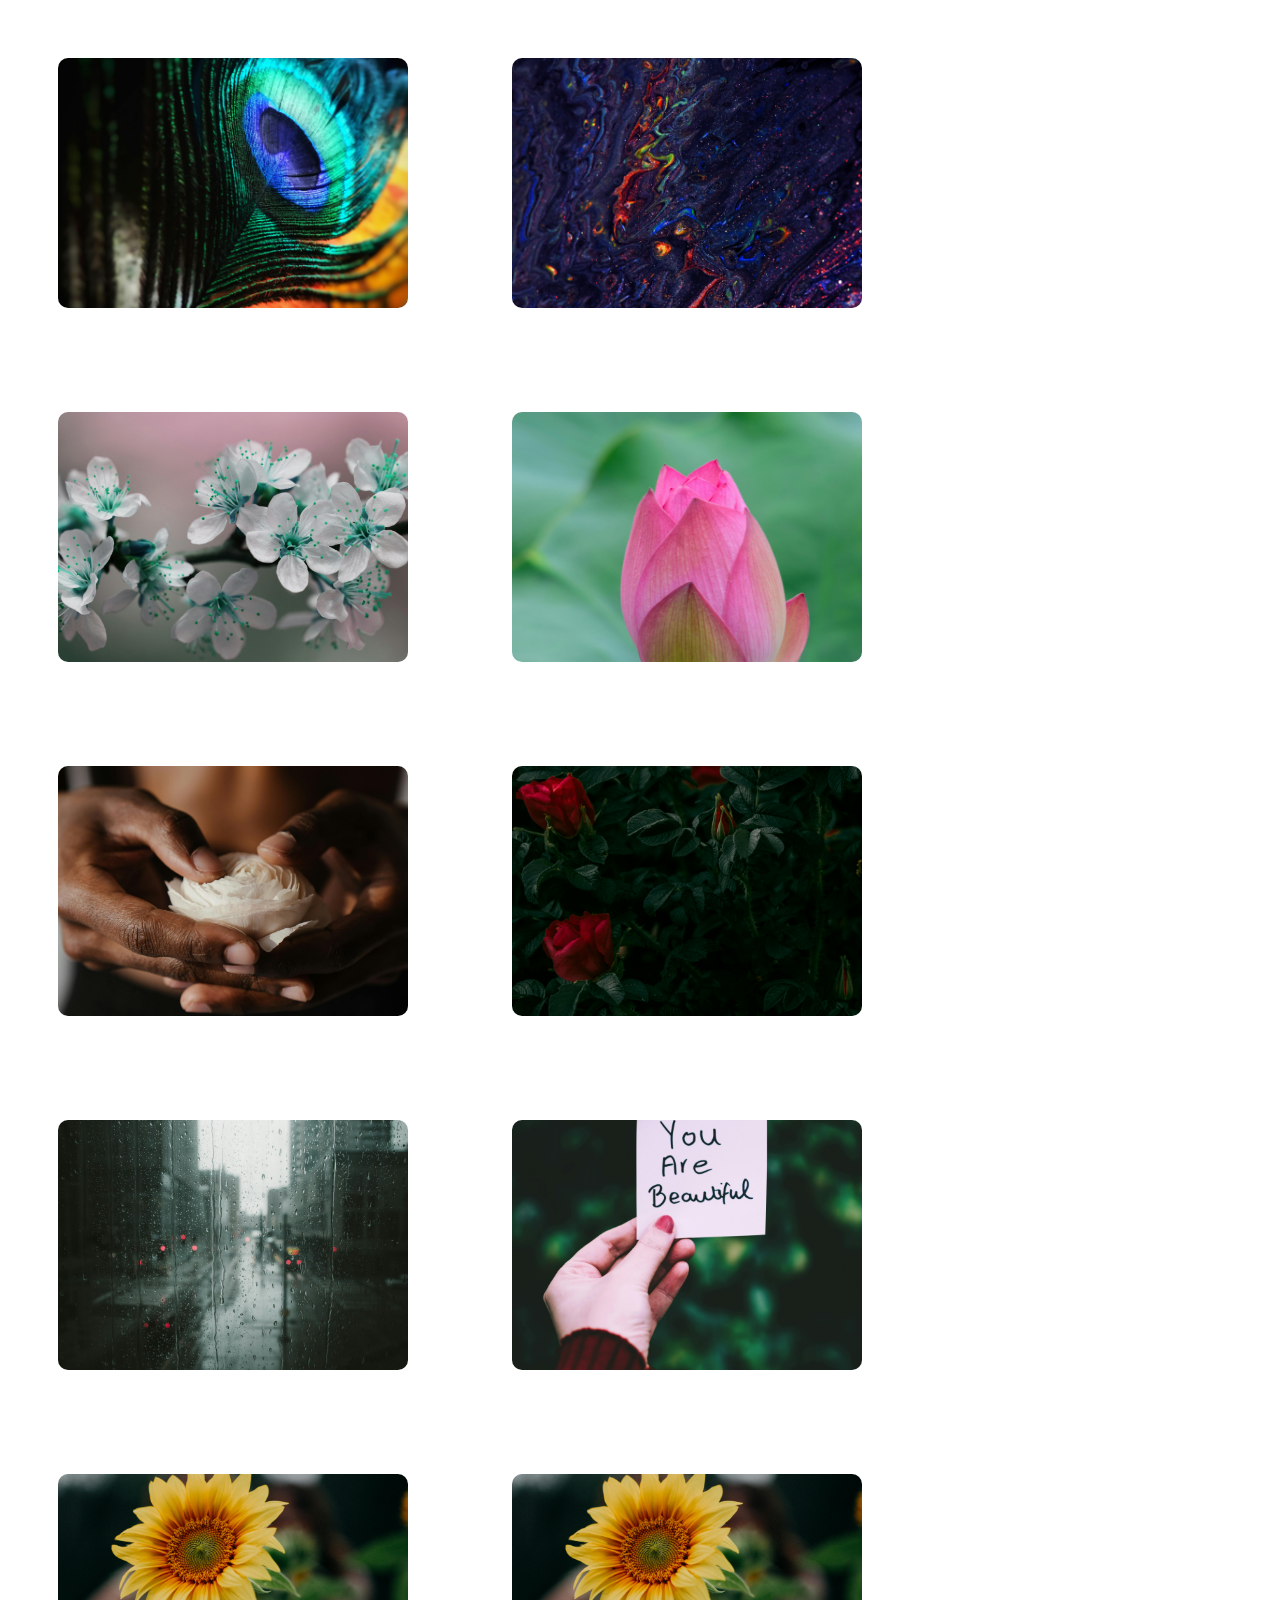
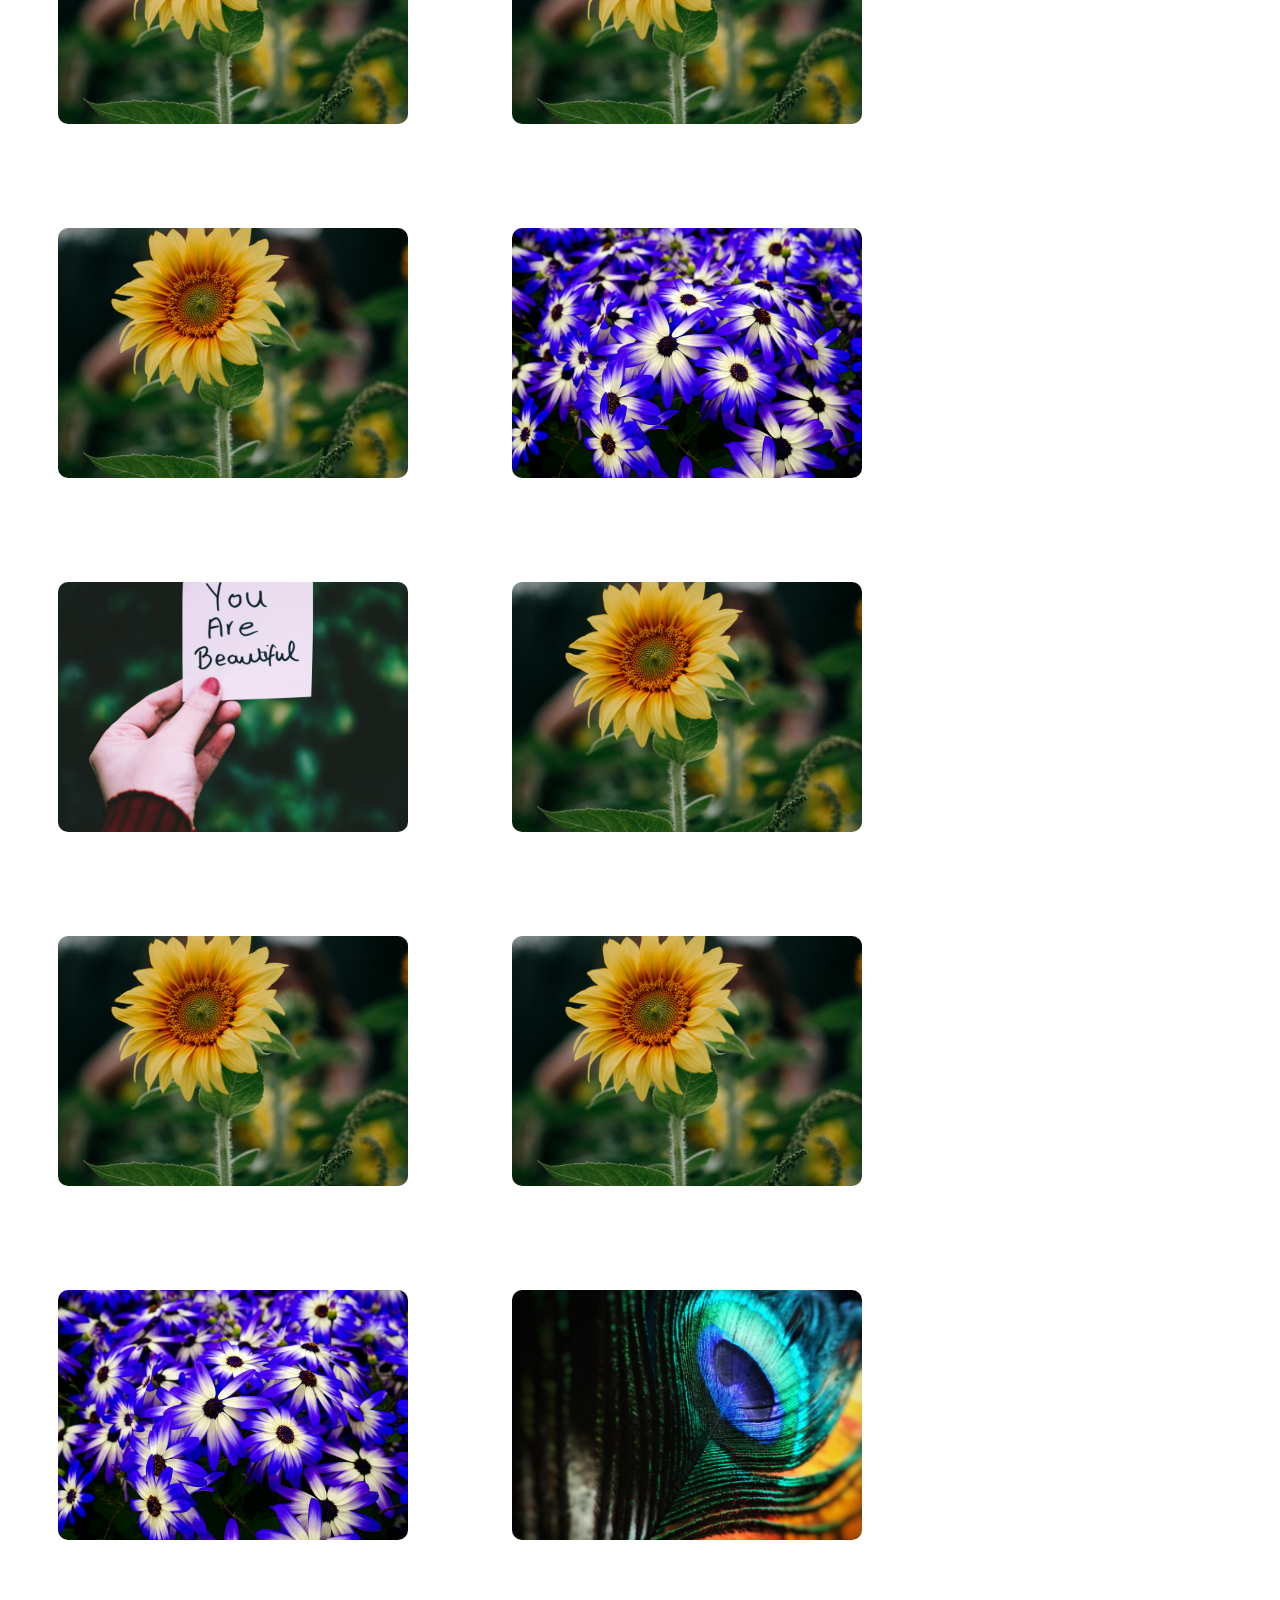
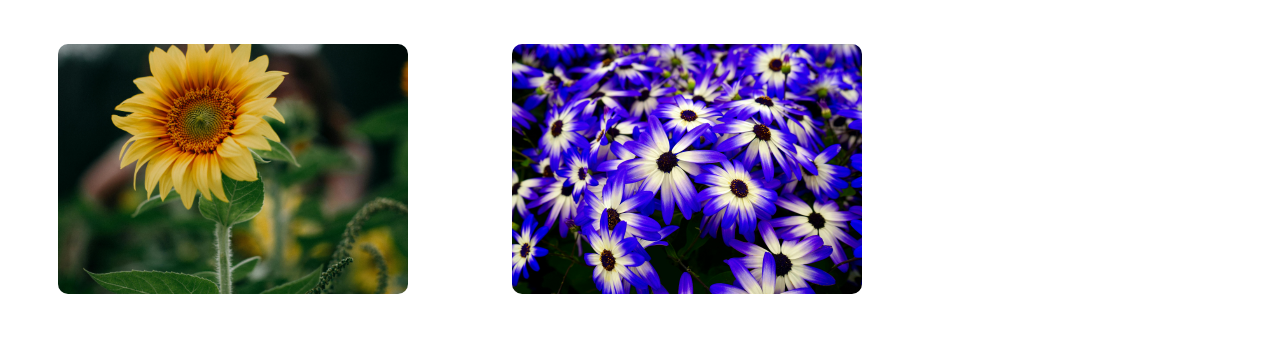
==== index.html @ f7c94754 "mn" ====
<!DOCTYPE html>
<html lang="en">
<head>
    <meta charset="UTF-8">
    <meta name="viewport" content="width=device-width, initial-scale=1.0">
    <!-- <link rel="stylesheet" href="./style.css"> -->
    <title>Img Gallary</title>
    <link rel="stylesheet" href="./style.css"> 

</head>
<body>

<div class="imags-gallary">
    <div class="img-wrp">
        <img class="img-1" width="350px" height="250px" src="../Pictures/pexels-anjana-c-674010.jpg">
        <img class="img-1" width="350px" height="250px" src="../Pictures/pexels-anni-roenkae-2832382.jpg">
        <img class="img-1" width="350px" height="250px" src="../Pictures/pexels-anthony-🙂-133081.jpg">
        <img class="img-1" width="350px" height="250px" src="../Pictures/pexels-ben-cheung-424134.jpg">
        <img class="img-1" width="350px" height="250px" src="../Pictures/pexels-cottonbro-studio-4275695.jpg">
        <img class="img-1" width="350px" height="250px" src="../Pictures/pexels-irina-iriser-1122639.jpg">
        <img class="img-1" width="350px" height="250px" src="../Pictures/pexels-josh-hild-2448749.jpg">
        <img class="img-1" width="350px" height="250px" src="../Pictures/pexels-lisa-fotios-1485548.jpg">
        <img class="img-1" width="350px" height="250px" src="../Pictures/pexels-max-andrey-1366630.jpg">
        <img class="img-1" width="350px" height="250px" src="../Pictures/pexels-max-andrey-1366630.jpg">
        <img class="img-1" width="350px" height="250px" src="../Pictures/pexels-max-andrey-1366630.jpg">
        <img class="img-1" width="350px" height="250px" src="../Pictures/pexels-mike-bird-383556.jpg">
        <img class="img-1" width="350px" height="250px" src="../Pictures/pexels-lisa-fotios-1485548.jpg">
        <img class="img-1" width="350px" height="250px" src="../Pictures/pexels-max-andrey-1366630.jpg">
        <img class="img-1" width="350px" height="250px" src="../Pictures/pexels-max-andrey-1366630.jpg">
        <img class="img-1" width="350px" height="250px" src="../Pictures/pexels-max-andrey-1366630.jpg">
        <img class="img-1" width="350px" height="250px" src="../Pictures/pexels-mike-bird-383556.jpg">
        <img class="img-1" width="350px" height="250px" src="../Pictures/pexels-anjana-c-674010.jpg">
        <img class="img-1" width="350px" height="250px" src="../Pictures/pexels-max-andrey-1366630.jpg">
        <img class="img-1" width="350px" height="250px" src="../Pictures/pexels-mike-bird-383556.jpg">
</body>
</body>
</html>
---- style.css ----
/* h1{
    text-align: center;
    font-family: arial;
    background-color: aqua;
    font-size: 50px;
    color: #ffffff;
}
p{
    font-size: 18px;
    font-weight: 400;
    font-family: arial;
} */
/* table,td{
    border: 1px solid;
}


body{
    margin: 0px;
    padding: 0px;
}

input[type="text"], input[type="email"],input[type="date"] {
    padding: 10px 90px;
    padding-left: 10px;
    margin-left: 15px;
    border-radius: 5px;
    margin-bottom: 15px;
    border: 0px;
}
input[type="text"], input[type="email"],input[type="date"],select:focus{
    outline-color: aqua;
}

input[type="date"] {
    padding-right: 145px;
}

input[type="radio"] {
    padding: 0px;
    margin-left: 15px;
}

select {
    padding: 10px 90px;
    margin-left: 14px;
    border-radius: 5px;
    border: 0px;
}

input[type="submit"] {
    background: #00ff897a;
    padding: 14px 30px;
    border: 1px solid;
    border-radius: 5px;
    margin-top: 40px;
    color: #fff;
    font-size: 17px;
    font-family: arial;
    transition: .3s;
    cursor: pointer;
}
.wrp {
    width: 55%;
    margin: auto;
    background: #00e7ffba;
    padding-bottom: 103px;
    padding-top: 133px;
    padding-left: 100px;
}
.raaper {
    background: #025168e6;
    height: 953px;
}

td {
    font-size: 17px;
    font-family: arial;
}
tr.ss td {
    text-align: center;
}
input[type="submit"]:hover {
    background: #00ff8900;
    border: 1px solid #00ff89;
}

body{
    margin: 0px;
    padding: 0px;
}
.my-id {
    width: 100%;
    height: 100vh;
    display: flex;
    justify-content: center;
    align-items: center;
    background-image: radial-gradient(#007aff85, #0a0e1e, black);
}
.wrp-box{
    width: 550px;
    height: 450px;
    display: flex;
    flex-direction: column;
    justify-content: center;
    align-items: flex-start;
    padding-left: 100px;
    background-image: radial-gradient(circle, #0098e3f5, black, #006880);
    border-radius: 15px;
    box-shadow: rgba(0, 0, 0, 0.35) 0px 11px 15px;
    border-top-style: dashed;
    border-left-style: double;
    border-bottom-style: solid;
    border-right-style: dotted;
    border-color: #ffff;
    border-width: 5px 7px 9px 11px;
}

.wrp-box p {
    color: #fff;
    font-size: 20px;
    font-family: arial;
} */

.img-1{
    margin: 50px;
    border-radius:10px;
    object-fit: cover;
    box-shadow:rgba(0, 0, 0, 0.3)0px 19px 38px rgba(0, 0, 0, 0.22)0px 15px 12px;
    transition: .3s;
}
.img-1:hover{
    transform: scale(1.1);
}
---- style.css ----
/* h1{
    text-align: center;
    font-family: arial;
    background-color: aqua;
    font-size: 50px;
    color: #ffffff;
}
p{
    font-size: 18px;
    font-weight: 400;
    font-family: arial;
} */
/* table,td{
    border: 1px solid;
}


body{
    margin: 0px;
    padding: 0px;
}

input[type="text"], input[type="email"],input[type="date"] {
    padding: 10px 90px;
    padding-left: 10px;
    margin-left: 15px;
    border-radius: 5px;
    margin-bottom: 15px;
    border: 0px;
}
input[type="text"], input[type="email"],input[type="date"],select:focus{
    outline-color: aqua;
}

input[type="date"] {
    padding-right: 145px;
}

input[type="radio"] {
    padding: 0px;
    margin-left: 15px;
}

select {
    padding: 10px 90px;
    margin-left: 14px;
    border-radius: 5px;
    border: 0px;
}

input[type="submit"] {
    background: #00ff897a;
    padding: 14px 30px;
    border: 1px solid;
    border-radius: 5px;
    margin-top: 40px;
    color: #fff;
    font-size: 17px;
    font-family: arial;
    transition: .3s;
    cursor: pointer;
}
.wrp {
    width: 55%;
    margin: auto;
    background: #00e7ffba;
    padding-bottom: 103px;
    padding-top: 133px;
    padding-left: 100px;
}
.raaper {
    background: #025168e6;
    height: 953px;
}

td {
    font-size: 17px;
    font-family: arial;
}
tr.ss td {
    text-align: center;
}
input[type="submit"]:hover {
    background: #00ff8900;
    border: 1px solid #00ff89;
}

body{
    margin: 0px;
    padding: 0px;
}
.my-id {
    width: 100%;
    height: 100vh;
    display: flex;
    justify-content: center;
    align-items: center;
    background-image: radial-gradient(#007aff85, #0a0e1e, black);
}
.wrp-box{
    width: 550px;
    height: 450px;
    display: flex;
    flex-direction: column;
    justify-content: center;
    align-items: flex-start;
    padding-left: 100px;
    background-image: radial-gradient(circle, #0098e3f5, black, #006880);
    border-radius: 15px;
    box-shadow: rgba(0, 0, 0, 0.35) 0px 11px 15px;
    border-top-style: dashed;
    border-left-style: double;
    border-bottom-style: solid;
    border-right-style: dotted;
    border-color: #ffff;
    border-width: 5px 7px 9px 11px;
}

.wrp-box p {
    color: #fff;
    font-size: 20px;
    font-family: arial;
} */

.img-1{
    margin: 50px;
    border-radius:10px;
    object-fit: cover;
    box-shadow:rgba(0, 0, 0, 0.3)0px 19px 38px rgba(0, 0, 0, 0.22)0px 15px 12px;
    transition: .3s;
}
.img-1:hover{
    transform: scale(1.1);
}
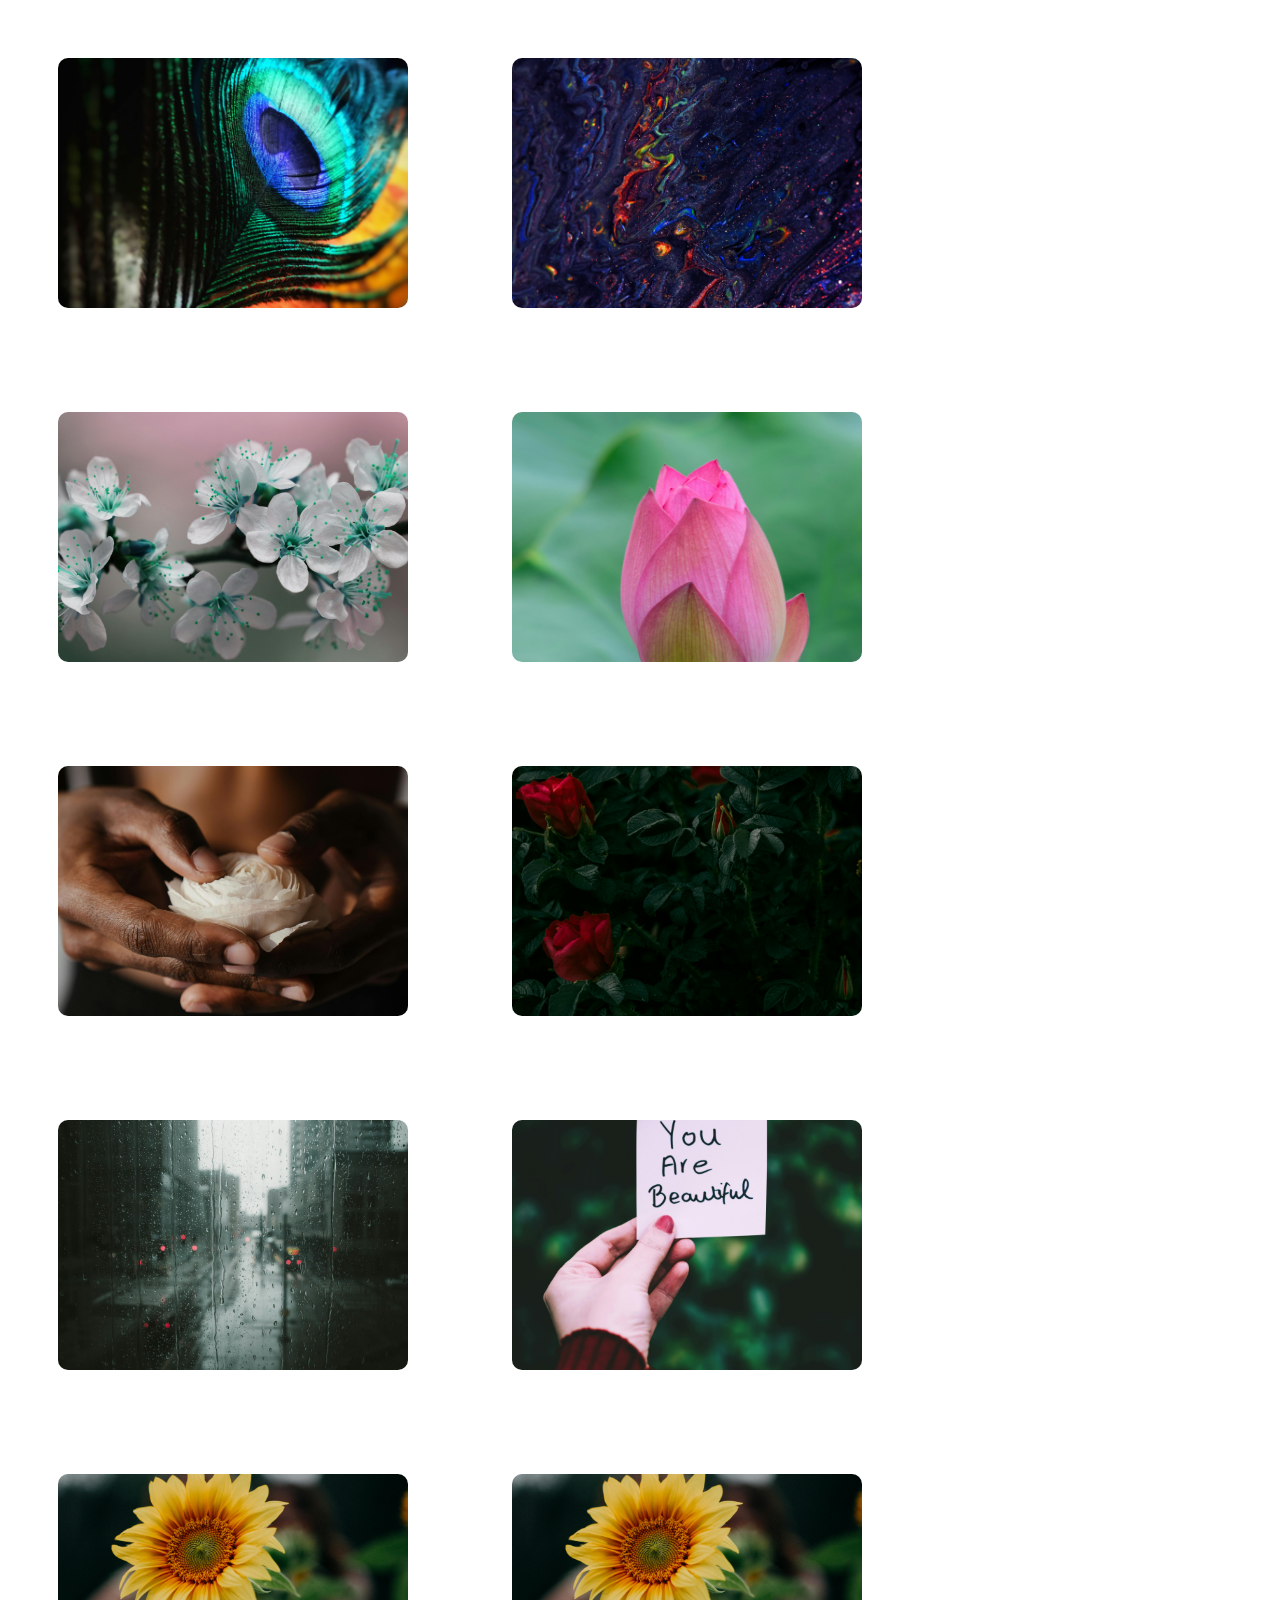
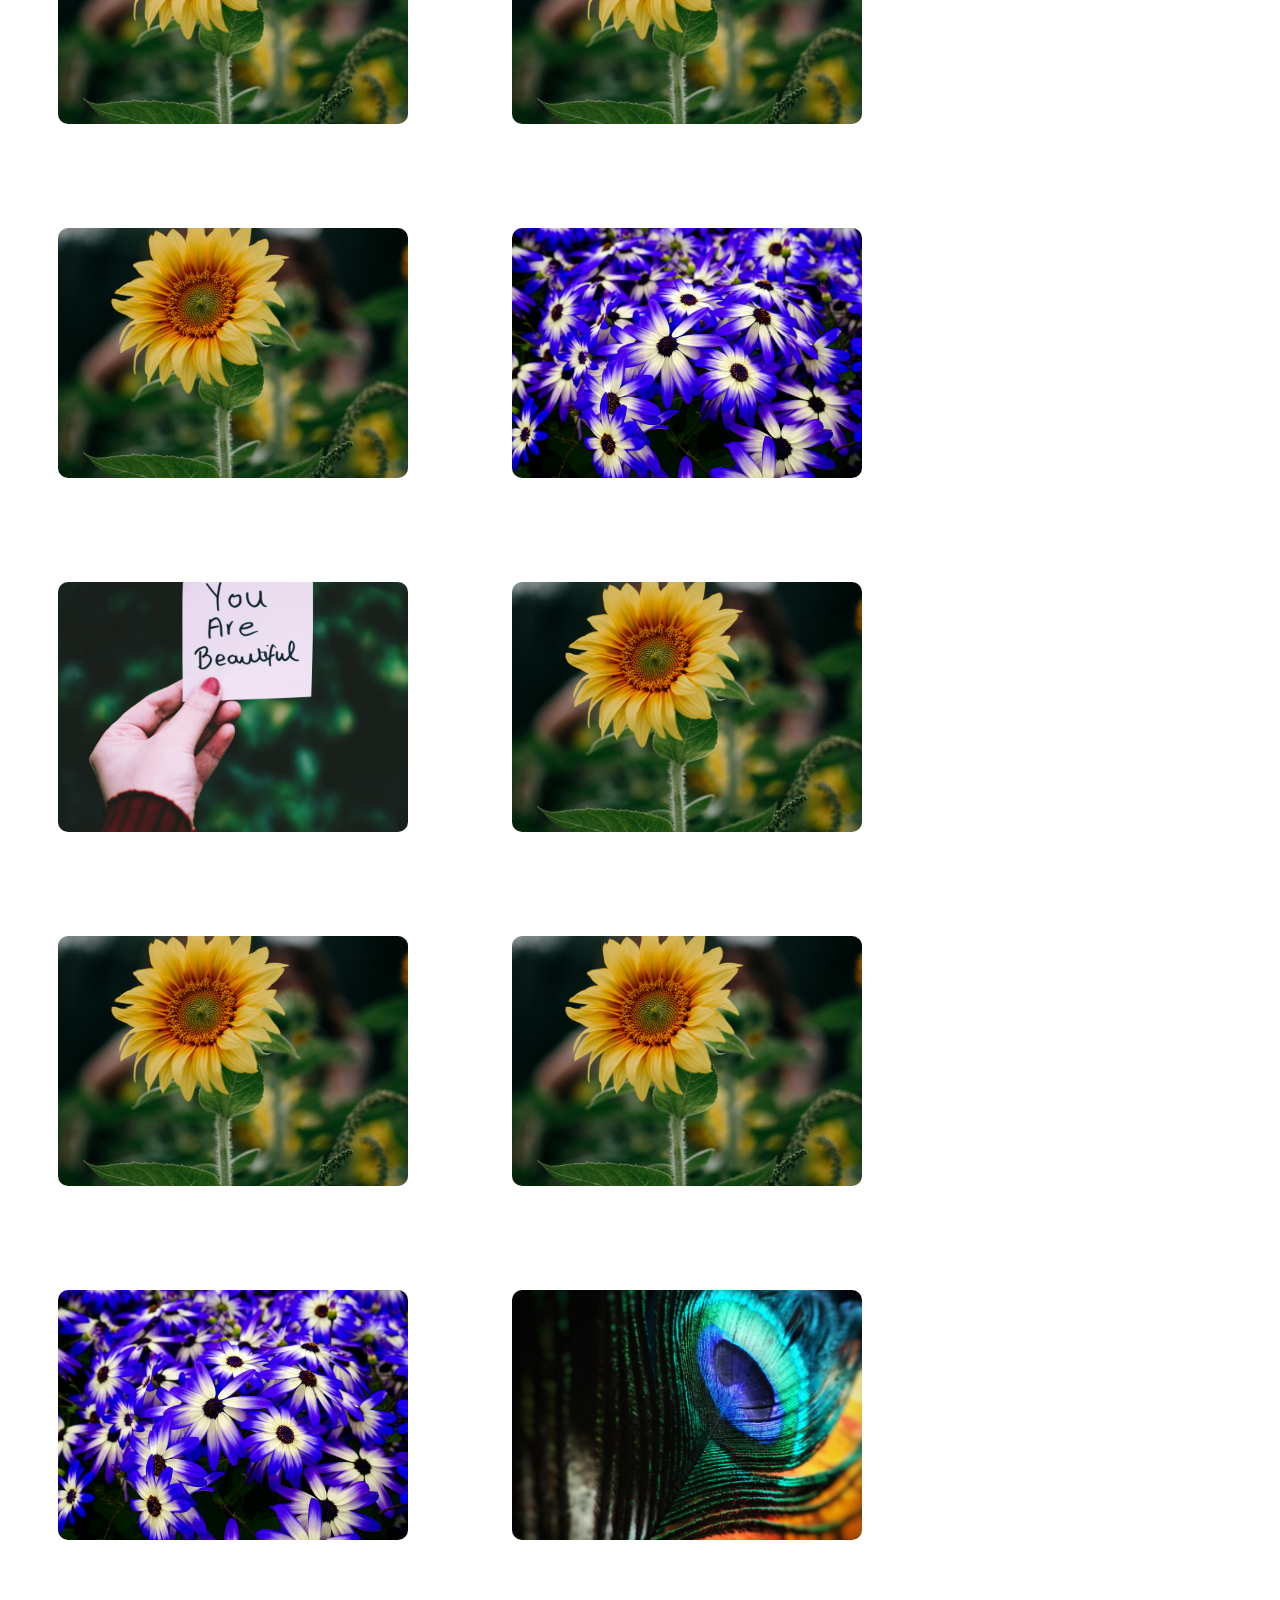
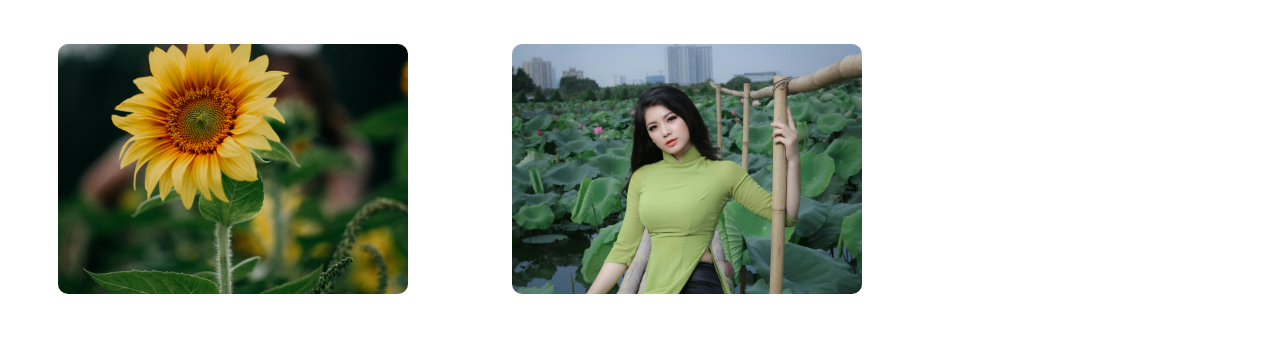
==== commit f23a3597: "mn" ====
--- a/index.html
+++ b/index.html
@@ -12,26 +12,26 @@
 
 <div class="imags-gallary">
     <div class="img-wrp">
-        <img class="img-1" width="350px" height="250px" src="../Pictures/pexels-anjana-c-674010.jpg">
-        <img class="img-1" width="350px" height="250px" src="../Pictures/pexels-anni-roenkae-2832382.jpg">
-        <img class="img-1" width="350px" height="250px" src="../Pictures/pexels-anthony-🙂-133081.jpg">
-        <img class="img-1" width="350px" height="250px" src="../Pictures/pexels-ben-cheung-424134.jpg">
-        <img class="img-1" width="350px" height="250px" src="../Pictures/pexels-cottonbro-studio-4275695.jpg">
-        <img class="img-1" width="350px" height="250px" src="../Pictures/pexels-irina-iriser-1122639.jpg">
-        <img class="img-1" width="350px" height="250px" src="../Pictures/pexels-josh-hild-2448749.jpg">
-        <img class="img-1" width="350px" height="250px" src="../Pictures/pexels-lisa-fotios-1485548.jpg">
-        <img class="img-1" width="350px" height="250px" src="../Pictures/pexels-max-andrey-1366630.jpg">
-        <img class="img-1" width="350px" height="250px" src="../Pictures/pexels-max-andrey-1366630.jpg">
-        <img class="img-1" width="350px" height="250px" src="../Pictures/pexels-max-andrey-1366630.jpg">
-        <img class="img-1" width="350px" height="250px" src="../Pictures/pexels-mike-bird-383556.jpg">
-        <img class="img-1" width="350px" height="250px" src="../Pictures/pexels-lisa-fotios-1485548.jpg">
-        <img class="img-1" width="350px" height="250px" src="../Pictures/pexels-max-andrey-1366630.jpg">
-        <img class="img-1" width="350px" height="250px" src="../Pictures/pexels-max-andrey-1366630.jpg">
-        <img class="img-1" width="350px" height="250px" src="../Pictures/pexels-max-andrey-1366630.jpg">
-        <img class="img-1" width="350px" height="250px" src="../Pictures/pexels-mike-bird-383556.jpg">
-        <img class="img-1" width="350px" height="250px" src="../Pictures/pexels-anjana-c-674010.jpg">
-        <img class="img-1" width="350px" height="250px" src="../Pictures/pexels-max-andrey-1366630.jpg">
-        <img class="img-1" width="350px" height="250px" src="../Pictures/pexels-mike-bird-383556.jpg">
+        <img class="img-1" width="350px" height="250px" src="./Pictures/pexels-anjana-c-674010.jpg">
+        <img class="img-1" width="350px" height="250px" src="./Pictures/pexels-anni-roenkae-2832382.jpg">
+        <img class="img-1" width="350px" height="250px" src="./Pictures/pexels-anthony-🙂-133081.jpg">
+        <img class="img-1" width="350px" height="250px" src="./Pictures/pexels-ben-cheung-424134.jpg">
+        <img class="img-1" width="350px" height="250px" src="./Pictures/pexels-cottonbro-studio-4275695.jpg">
+        <img class="img-1" width="350px" height="250px" src="./Pictures/pexels-irina-iriser-1122639.jpg">
+        <img class="img-1" width="350px" height="250px" src="./Pictures/pexels-josh-hild-2448749.jpg">
+        <img class="img-1" width="350px" height="250px" src="./Pictures/pexels-lisa-fotios-1485548.jpg">
+        <img class="img-1" width="350px" height="250px" src="./Pictures/pexels-max-andrey-1366630.jpg">
+        <img class="img-1" width="350px" height="250px" src="./Pictures/pexels-max-andrey-1366630.jpg">
+        <img class="img-1" width="350px" height="250px" src="./Pictures/pexels-max-andrey-1366630.jpg">
+        <img class="img-1" width="350px" height="250px" src="./Pictures/pexels-mike-bird-383556.jpg">
+        <img class="img-1" width="350px" height="250px" src="./Pictures/pexels-lisa-fotios-1485548.jpg">
+        <img class="img-1" width="350px" height="250px" src="./Pictures/pexels-max-andrey-1366630.jpg">
+        <img class="img-1" width="350px" height="250px" src="./Pictures/pexels-max-andrey-1366630.jpg">
+        <img class="img-1" width="350px" height="250px" src="./Pictures/pexels-max-andrey-1366630.jpg">
+        <img class="img-1" width="350px" height="250px" src="./Pictures/pexels-mike-bird-383556.jpg">
+        <img class="img-1" width="350px" height="250px" src="./Pictures/pexels-anjana-c-674010.jpg">
+        <img class="img-1" width="350px" height="250px" src="./Pictures/pexels-max-andrey-1366630.jpg">
+        <img class="img-1" width="350px" height="250px" src="./Pictures/pexels-tuấn-kiệt-jr-1535051.jpg">
 </body>
 </body>
 </html>
